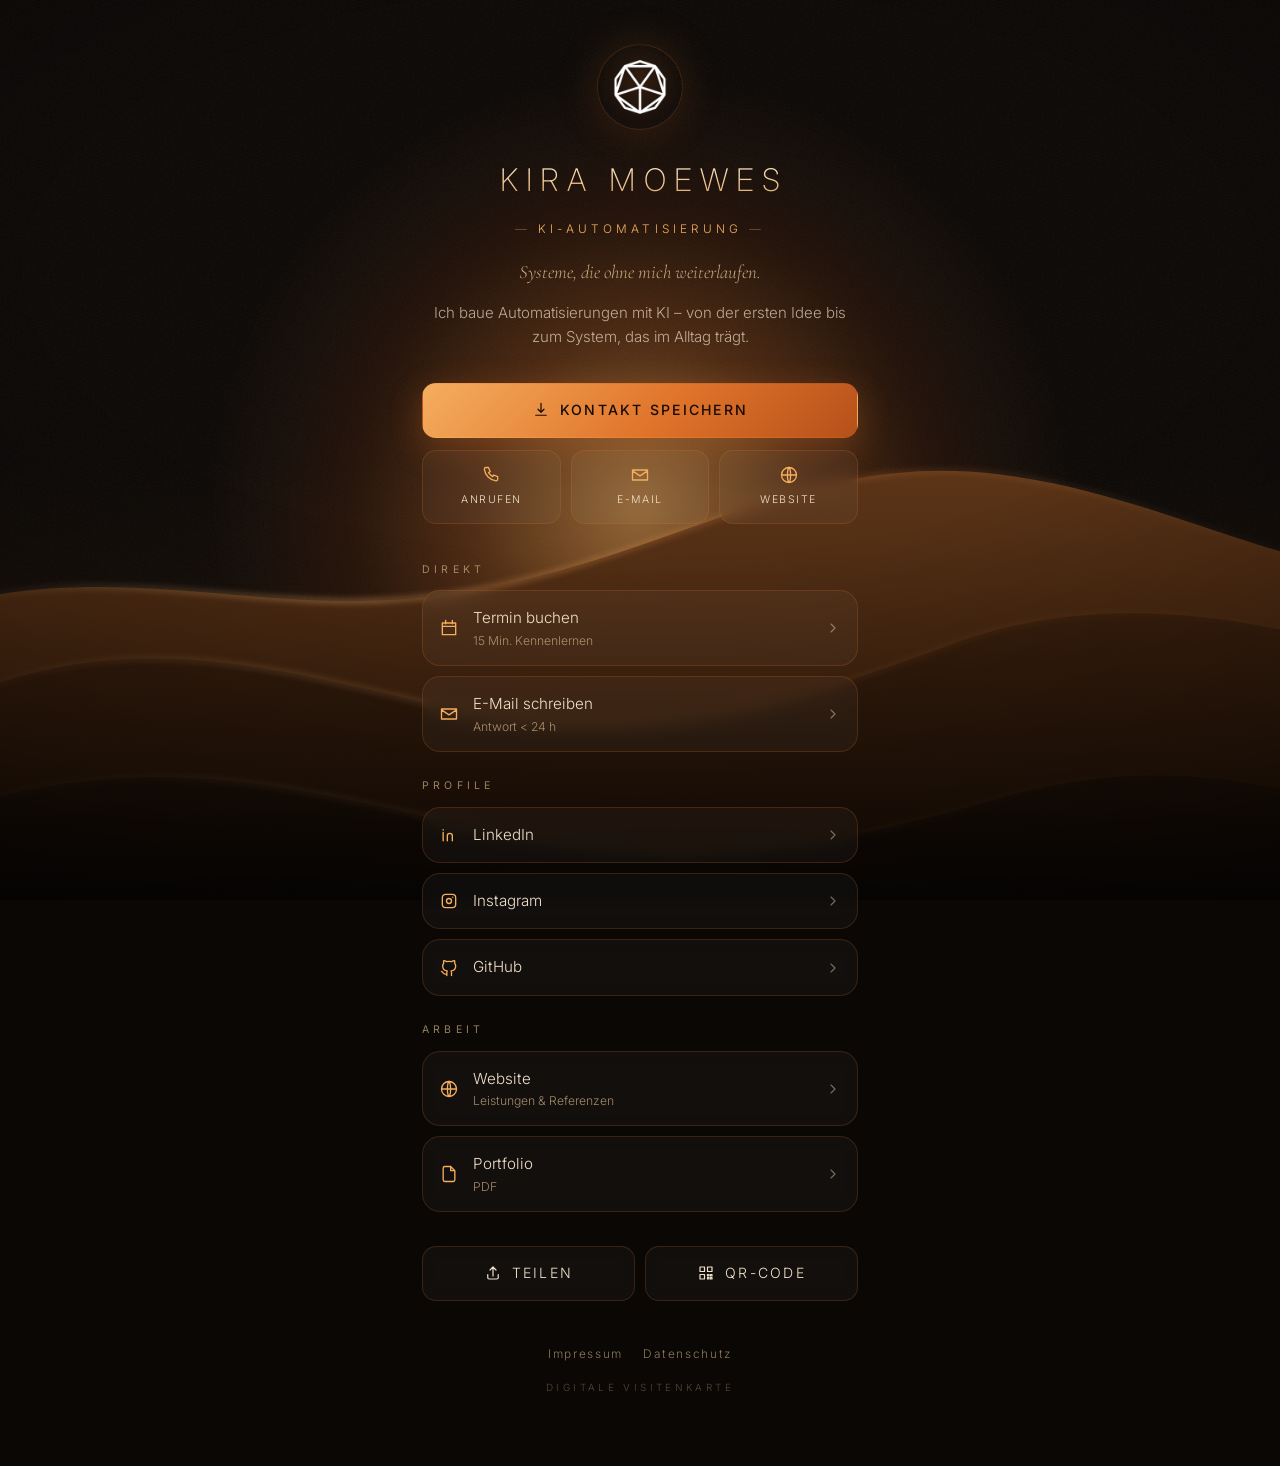
==== index.html @ ecc70f31 "Digitale Visitenkarte im Dune-Stil Statische Kontaktseite mit den Kernfunktionen von unit.link: - vC" ====
<!doctype html>
<html lang="de">
<head>
<meta charset="utf-8">
<meta name="viewport" content="width=device-width, initial-scale=1, viewport-fit=cover">
<title>Kontakt</title>
<meta name="description" content="Digitale Visitenkarte – Kontakt speichern, Links, QR-Code.">
<meta name="theme-color" content="#0A0705">
<meta property="og:type" content="profile">
<meta property="og:title" content="Kontakt">
<meta property="og:description" content="Digitale Visitenkarte">
<meta property="og:image" content="assets/img/apple-touch-icon.png">
<meta name="twitter:card" content="summary">
<link rel="icon" href="assets/img/favicon.png" type="image/png">
<link rel="apple-touch-icon" href="assets/img/apple-touch-icon.png">
<link rel="preconnect" href="https://fonts.googleapis.com">
<link rel="preconnect" href="https://fonts.gstatic.com" crossorigin>
<link rel="stylesheet" href="https://fonts.googleapis.com/css2?family=Cormorant+Garamond:ital,wght@0,300;0,400;1,300&family=Inter:wght@200;300;400;500&display=swap">
<link rel="stylesheet" href="assets/css/style.css">
</head>
<body>

<!-- Dune-Kulisse: Sonne, Dünenkämme, Flirrschleier, Sandkorn -->
<div class="scene" aria-hidden="true">
  <div class="sun"></div>
  <div class="haze"></div>
  <svg class="dunes" viewBox="0 0 1440 900" preserveAspectRatio="xMidYMax slice">
    <defs>
      <linearGradient id="d1" x1="0" y1="0" x2="0" y2="1">
        <stop offset="0%" stop-color="#5a3316"/><stop offset="100%" stop-color="#2a1608"/>
      </linearGradient>
      <linearGradient id="d2" x1="0" y1="0" x2="0" y2="1">
        <stop offset="0%" stop-color="#3a1f0d"/><stop offset="100%" stop-color="#180d05"/>
      </linearGradient>
      <linearGradient id="d3" x1="0" y1="0" x2="0" y2="1">
        <stop offset="0%" stop-color="#1c0f06"/><stop offset="100%" stop-color="#0a0705"/>
      </linearGradient>
      <linearGradient id="crest" x1="0" y1="0" x2="1" y2="0">
        <stop offset="0%" stop-color="rgba(255,190,120,0)"/>
        <stop offset="28%" stop-color="rgba(255,190,120,.75)"/>
        <stop offset="62%" stop-color="rgba(255,150,70,.35)"/>
        <stop offset="100%" stop-color="rgba(255,190,120,0)"/>
      </linearGradient>
      <filter id="soft" x="-20%" y="-60%" width="140%" height="260%">
        <feGaussianBlur stdDeviation="3"/>
      </filter>
    </defs>
    <path fill="url(#d1)" d="M0 612c210-62 352 16 556-22 214-40 330-138 520-116 138 16 250 78 364 96v330H0Z"/>
    <path class="crest" fill="none" stroke="url(#crest)" stroke-width="2.5" filter="url(#soft)"
          d="M0 612c210-62 352 16 556-22 214-40 330-138 520-116 138 16 250 78 364 96"/>
    <path fill="url(#d2)" d="M0 716c188-96 336-52 520-10 206 47 356-4 512-62 118-44 254-40 408 6v250H0Z"/>
    <path class="crest" fill="none" stroke="url(#crest)" stroke-width="2" filter="url(#soft)" opacity=".7"
          d="M0 716c188-96 336-52 520-10 206 47 356-4 512-62 118-44 254-40 408 6"/>
    <path fill="url(#d3)" d="M0 820c236-84 390-26 588 14 198 40 346 6 500-38 120-34 244-24 352 18v86H0Z"/>
    <path class="crest" fill="none" stroke="url(#crest)" stroke-width="1.6" filter="url(#soft)" opacity=".45"
          d="M0 820c236-84 390-26 588 14 198 40 346 6 500-38 120-34 244-24 352 18"/>
  </svg>
  <div class="grain"></div>
</div>

<main class="card" id="card" hidden>

  <header class="hero">
    <div class="mark"><img id="logo" alt="" src="assets/img/logo.png"></div>
    <img id="photo" class="photo" alt="" hidden>
    <h1 id="name"></h1>
    <p class="role" id="role"></p>
    <p class="tagline" id="tagline"></p>
    <p class="bio" id="bio"></p>
  </header>

  <section class="actions" aria-label="Schnellaktionen">
    <button class="btn btn-primary" id="saveContact" type="button">
      <svg viewBox="0 0 24 24" class="i"><path d="M12 3v12m0 0 4-4m-4 4-4-4M5 19h14"/></svg>
      Kontakt speichern
    </button>
    <div class="quick" id="quick"></div>
  </section>

  <section class="groups" id="groups" aria-label="Links"></section>

  <section class="share" aria-label="Teilen">
    <button class="btn btn-ghost" id="shareBtn" type="button">
      <svg viewBox="0 0 24 24" class="i"><path d="M12 16V4m0 0L8 8m4-4 4 4M5 14v4a2 2 0 0 0 2 2h10a2 2 0 0 0 2-2v-4"/></svg>
      Teilen
    </button>
    <button class="btn btn-ghost" id="qrBtn" type="button">
      <svg viewBox="0 0 24 24" class="i"><path d="M4 4h6v6H4zM14 4h6v6h-6zM4 14h6v6H4zM14 14h2v2h-2zM18 14h2v2h-2zM14 18h2v2h-2zM18 18h2v2h-2z"/></svg>
      QR-Code
    </button>
  </section>

  <footer class="foot">
    <nav id="footLinks"></nav>
    <p class="sig">Digitale Visitenkarte</p>
  </footer>
</main>

<dialog class="qr" id="qrModal" aria-label="QR-Code dieser Karte">
  <div class="qr-box"><div id="qrCanvas"></div></div>
  <p class="qr-url" id="qrUrl"></p>
  <button class="btn btn-ghost" id="qrClose" type="button">Schließen</button>
</dialog>

<div class="toast" id="toast" role="status" aria-live="polite"></div>

<script src="assets/js/profiles.js"></script>
<script src="assets/js/vendor/qrcode.min.js"></script>
<script src="assets/js/app.js"></script>
</body>
</html>
---- assets/css/style.css ----
/* =============================================================
   Dune – dunkle digitale Visitenkarte
   ============================================================= */
:root{
  --black:#0A0705;
  --deep:#120B07;
  --sand:#F2E2CB;
  --sand-dim:#C6A87F;
  --ember:#E0742B;
  --ember-hi:#F5AE5E;
  --line:rgba(224,116,43,.20);
  --glass:rgba(255,255,255,.035);
  --pad:22px;
  --r:18px;
}

*{box-sizing:border-box}
[hidden]{display:none!important}
html{-webkit-text-size-adjust:100%}
body{
  margin:0;
  min-height:100dvh;
  background:var(--black);
  color:var(--sand);
  font-family:"Inter",system-ui,-apple-system,"Segoe UI",sans-serif;
  font-weight:300;
  line-height:1.6;
  -webkit-font-smoothing:antialiased;
  overflow-x:hidden;
}

/* ---------- Kulisse ---------- */
.scene{position:fixed;inset:0;z-index:0;pointer-events:none;overflow:hidden}
.sun{
  position:absolute;left:50%;bottom:-6vh;width:min(150vw,900px);aspect-ratio:1;
  transform:translateX(-50%);
  background:radial-gradient(circle at 50% 50%,
    rgba(255,176,90,.55) 0%,
    rgba(224,116,43,.30) 26%,
    rgba(140,58,16,.16) 46%,
    rgba(10,7,5,0) 68%);
  filter:blur(6px);
}
.haze{
  position:absolute;inset:auto 0 0 0;height:70vh;
  background:linear-gradient(to top,rgba(224,116,43,.12),rgba(10,7,5,0) 70%);
  animation:drift 26s ease-in-out infinite alternate;
}
@keyframes drift{from{transform:translate3d(-2%,0,0) scaleY(1)}to{transform:translate3d(2%,0,0) scaleY(1.08)}}
.dunes{position:absolute;inset:0;width:100%;height:100%}
.crest{animation:shimmer 14s ease-in-out infinite alternate}
@keyframes shimmer{from{opacity:.55}to{opacity:1}}
.grain{
  position:absolute;inset:-50%;opacity:.065;mix-blend-mode:overlay;
  background-image:url("data:image/svg+xml;utf8,<svg xmlns='http://www.w3.org/2000/svg' width='160' height='160'><filter id='n'><feTurbulence type='fractalNoise' baseFrequency='.85' numOctaves='3'/></filter><rect width='160' height='160' filter='url(%23n)'/></svg>");
  animation:grain 6s steps(6) infinite;
}
@keyframes grain{
  0%{transform:translate(0,0)}20%{transform:translate(-4%,3%)}40%{transform:translate(3%,-3%)}
  60%{transform:translate(-3%,-2%)}80%{transform:translate(4%,2%)}100%{transform:translate(0,0)}
}
body::after{ /* Vignette */
  content:"";position:fixed;inset:0;z-index:1;pointer-events:none;
  background:radial-gradient(120% 80% at 50% 30%,transparent 40%,rgba(0,0,0,.55) 100%);
}

/* ---------- Karte ---------- */
.card{
  position:relative;z-index:2;
  width:min(100%,480px);
  margin:0 auto;
  padding:calc(env(safe-area-inset-top,0px) + 44px) var(--pad) calc(env(safe-area-inset-bottom,0px) + 56px);
  animation:rise .7s cubic-bezier(.2,.7,.2,1) both;
}
@keyframes rise{from{opacity:0;transform:translateY(14px)}to{opacity:1;transform:none}}

/* ---------- Kopf ---------- */
.hero{text-align:center}
.mark{
  width:86px;height:86px;margin:0 auto 26px;
  display:grid;place-items:center;
  border-radius:50%;
  border:1px solid var(--line);
  background:radial-gradient(circle at 50% 40%,rgba(224,116,43,.16),transparent 70%);
  box-shadow:0 0 44px rgba(224,116,43,.18);
  animation:pulse 7s ease-in-out infinite;
}
@keyframes pulse{50%{box-shadow:0 0 62px rgba(224,116,43,.32)}}
.mark img{width:54px;height:54px;object-fit:contain;display:block}
.photo{
  width:104px;height:104px;border-radius:50%;object-fit:cover;
  margin:0 auto 20px;display:block;
  border:1px solid var(--line);box-shadow:0 12px 40px rgba(0,0,0,.6);
}
h1{
  margin:0;
  font-size:clamp(1.45rem,7vw,1.95rem);
  font-weight:200;
  letter-spacing:.26em;
  text-transform:uppercase;
  text-indent:.26em;
  background:linear-gradient(180deg,#FFF3E2,#EBBE88 62%,#C9884C);
  -webkit-background-clip:text;background-clip:text;color:transparent;
}
.role{
  margin:14px 0 0;font-size:.74rem;letter-spacing:.34em;text-transform:uppercase;
  color:var(--ember-hi);
}
.role::before,.role::after{content:"—";opacity:.45;margin:0 .6em}
.tagline{
  margin:18px 0 0;font-family:"Cormorant Garamond",Georgia,serif;font-style:italic;
  font-size:1.18rem;color:var(--sand-dim);
}
.bio{margin:14px 0 0;font-size:.94rem;color:rgba(242,226,203,.7)}

/* ---------- Aktionen ---------- */
.actions{margin:34px 0 0}
.btn{
  display:flex;align-items:center;justify-content:center;gap:10px;
  width:100%;padding:15px 18px;border-radius:14px;
  font:inherit;font-size:.88rem;letter-spacing:.16em;text-transform:uppercase;
  cursor:pointer;border:1px solid transparent;
  transition:transform .18s ease,box-shadow .25s ease,background .25s ease,border-color .25s ease;
  -webkit-tap-highlight-color:transparent;
}
.btn:active{transform:scale(.985)}
.i{width:18px;height:18px;fill:none;stroke:currentColor;stroke-width:1.6;stroke-linecap:round;stroke-linejoin:round;flex:none}
.btn-primary{
  background:linear-gradient(135deg,var(--ember-hi),var(--ember) 55%,#B5501A);
  color:#180B03;font-weight:500;
  box-shadow:0 10px 34px rgba(224,116,43,.28);
}
.btn-primary:hover{box-shadow:0 14px 42px rgba(224,116,43,.42)}
.btn-ghost{
  background:var(--glass);color:var(--sand);border-color:var(--line);
  backdrop-filter:blur(8px);-webkit-backdrop-filter:blur(8px);
}
.btn-ghost:hover{border-color:rgba(224,116,43,.5);background:rgba(224,116,43,.09)}

.quick{display:grid;grid-template-columns:repeat(auto-fit,minmax(86px,1fr));gap:10px;margin-top:12px}
.quick a{
  display:flex;flex-direction:column;align-items:center;gap:7px;
  padding:14px 6px;border-radius:14px;text-decoration:none;
  background:var(--glass);border:1px solid var(--line);color:var(--sand);
  font-size:.66rem;letter-spacing:.14em;text-transform:uppercase;
  backdrop-filter:blur(8px);-webkit-backdrop-filter:blur(8px);
  transition:border-color .25s ease,background .25s ease,transform .18s ease;
}
.quick a:hover{border-color:rgba(224,116,43,.5);background:rgba(224,116,43,.09)}
.quick a:active{transform:scale(.97)}
.quick .i{width:20px;height:20px;color:var(--ember-hi)}

/* ---------- Linkgruppen ---------- */
.groups{margin-top:38px;display:grid;gap:26px}
.group h2{
  margin:0 0 12px;font-size:.66rem;font-weight:400;letter-spacing:.4em;
  text-transform:uppercase;color:var(--sand-dim);opacity:.75;
}
.group ul{list-style:none;margin:0;padding:0;display:grid;gap:10px}
.link{
  display:flex;align-items:center;gap:14px;
  padding:15px 16px;border-radius:var(--r);text-decoration:none;color:var(--sand);
  background:var(--glass);border:1px solid var(--line);
  backdrop-filter:blur(8px);-webkit-backdrop-filter:blur(8px);
  transition:border-color .25s ease,background .25s ease,transform .18s ease;
  animation:fadeUp .6s ease both;
}
.link:hover{border-color:rgba(224,116,43,.45);background:rgba(224,116,43,.08)}
.link:active{transform:scale(.99)}
@keyframes fadeUp{from{opacity:0;transform:translateY(10px)}to{opacity:1;transform:none}}
.link .i{color:var(--ember-hi);width:20px;height:20px}
.link-text{flex:1;min-width:0}
.link-label{display:block;font-size:.95rem}
.link-sub{display:block;font-size:.76rem;color:var(--sand-dim);opacity:.8}
.chev{width:16px;height:16px;opacity:.45;flex:none;fill:none;stroke:currentColor;stroke-width:1.6;stroke-linecap:round;stroke-linejoin:round}

/* ---------- Teilen / Fuss ---------- */
.share{display:grid;grid-template-columns:1fr 1fr;gap:10px;margin-top:34px}
.foot{margin-top:44px;text-align:center}
.foot nav{display:flex;justify-content:center;gap:20px;flex-wrap:wrap}
.foot a{color:var(--sand-dim);font-size:.74rem;letter-spacing:.14em;text-decoration:none;opacity:.7}
.foot a:hover{opacity:1;color:var(--ember-hi)}
.sig{margin:16px 0 0;font-size:.62rem;letter-spacing:.34em;text-transform:uppercase;color:rgba(198,168,127,.4)}

/* ---------- QR ---------- */
.qr{
  border:1px solid var(--line);border-radius:22px;padding:26px;
  background:rgba(18,11,7,.94);color:var(--sand);
  backdrop-filter:blur(14px);-webkit-backdrop-filter:blur(14px);
  max-width:min(92vw,340px);text-align:center;
}
.qr::backdrop{background:rgba(5,3,2,.82);backdrop-filter:blur(3px)}
.qr-box{background:#F2E2CB;border-radius:14px;padding:14px;display:grid;place-items:center}
.qr-box img,.qr-box canvas,.qr-box table{width:100%;height:auto;display:block;image-rendering:pixelated}
.qr-url{font-size:.74rem;color:var(--sand-dim);word-break:break-all;margin:14px 0 16px}

/* ---------- Toast ---------- */
.toast{
  position:fixed;left:50%;bottom:calc(env(safe-area-inset-bottom,0px) + 22px);
  transform:translate(-50%,20px);z-index:40;
  padding:12px 20px;border-radius:999px;
  background:rgba(18,11,7,.94);border:1px solid var(--line);color:var(--sand);
  font-size:.8rem;letter-spacing:.06em;
  opacity:0;pointer-events:none;transition:opacity .25s ease,transform .25s ease;
}
.toast.on{opacity:1;transform:translate(-50%,0)}

@media (prefers-reduced-motion:reduce){
  *,*::before,*::after{animation:none!important;transition:none!important}
}
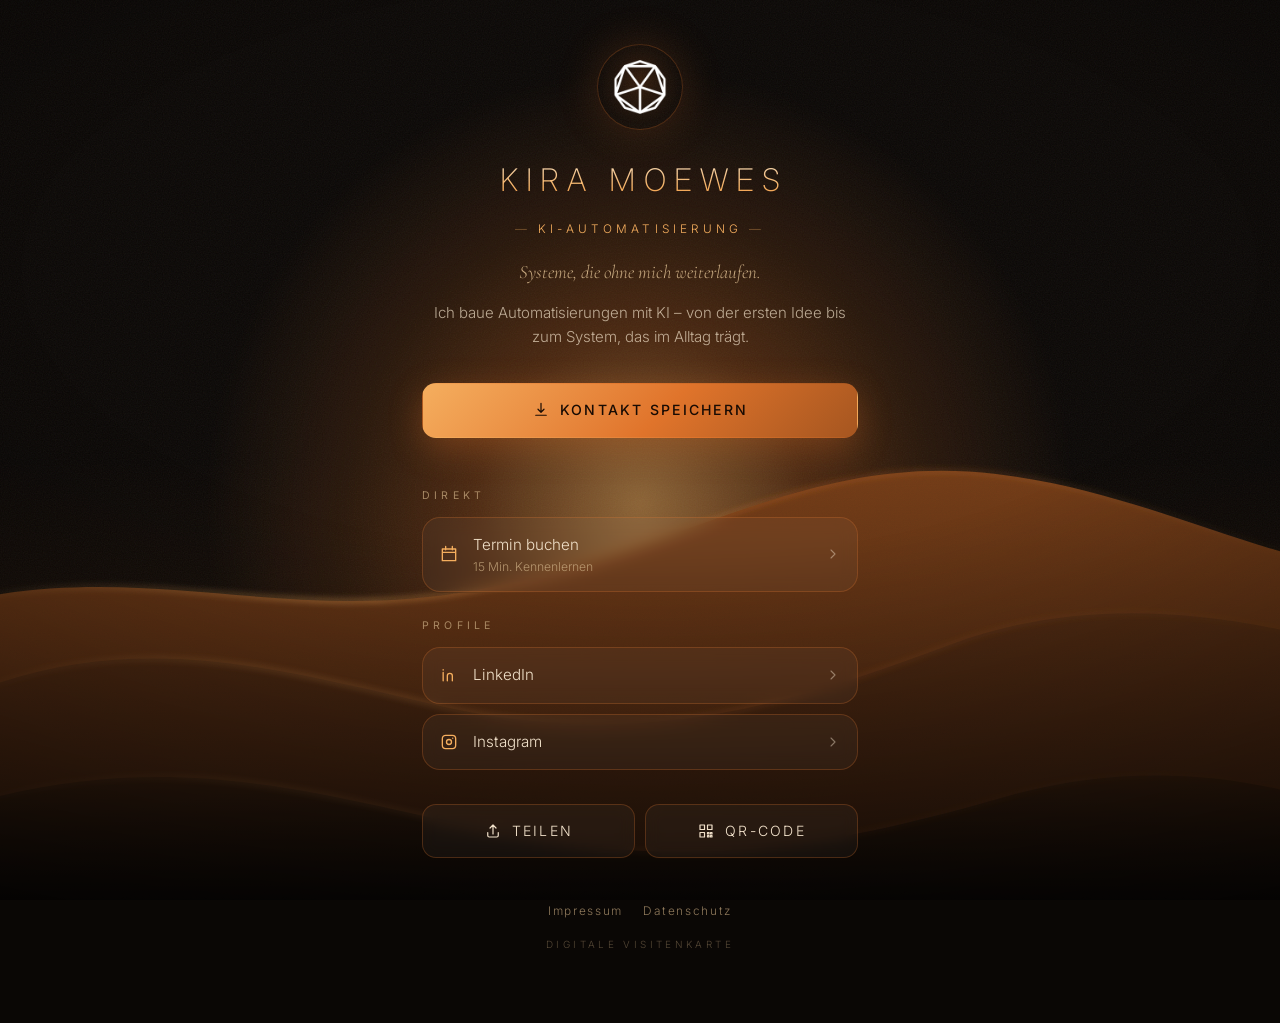
==== commit cd995932: "Eine Karte pro Kunde: Ordnerstruktur, Generator und Kundenfarben - Jede Karte liegt unter k/<kunde>/" ====
--- a/index.html
+++ b/index.html
@@ -2,110 +2,14 @@
 <html lang="de">
 <head>
 <meta charset="utf-8">
-<meta name="viewport" content="width=device-width, initial-scale=1, viewport-fit=cover">
+<!-- Startadresse zeigt die eigene Karte. Ziel unten in BEIDEN Zeilen ändern. -->
+<meta http-equiv="refresh" content="0; url=./k/kira/">
 <title>Kontakt</title>
-<meta name="description" content="Digitale Visitenkarte – Kontakt speichern, Links, QR-Code.">
-<meta name="theme-color" content="#0A0705">
-<meta property="og:type" content="profile">
-<meta property="og:title" content="Kontakt">
-<meta property="og:description" content="Digitale Visitenkarte">
-<meta property="og:image" content="assets/img/apple-touch-icon.png">
-<meta name="twitter:card" content="summary">
-<link rel="icon" href="assets/img/favicon.png" type="image/png">
-<link rel="apple-touch-icon" href="assets/img/apple-touch-icon.png">
-<link rel="preconnect" href="https://fonts.googleapis.com">
-<link rel="preconnect" href="https://fonts.gstatic.com" crossorigin>
-<link rel="stylesheet" href="https://fonts.googleapis.com/css2?family=Cormorant+Garamond:ital,wght@0,300;0,400;1,300&family=Inter:wght@200;300;400;500&display=swap">
-<link rel="stylesheet" href="assets/css/style.css">
+<link rel="canonical" href="./k/kira/">
+<style>body{background:#0A0705;color:#C6A87F;font-family:system-ui,sans-serif;display:grid;place-items:center;min-height:100vh;margin:0}a{color:#F5AE5E}</style>
 </head>
 <body>
-
-<!-- Dune-Kulisse: Sonne, Dünenkämme, Flirrschleier, Sandkorn -->
-<div class="scene" aria-hidden="true">
-  <div class="sun"></div>
-  <div class="haze"></div>
-  <svg class="dunes" viewBox="0 0 1440 900" preserveAspectRatio="xMidYMax slice">
-    <defs>
-      <linearGradient id="d1" x1="0" y1="0" x2="0" y2="1">
-        <stop offset="0%" stop-color="#5a3316"/><stop offset="100%" stop-color="#2a1608"/>
-      </linearGradient>
-      <linearGradient id="d2" x1="0" y1="0" x2="0" y2="1">
-        <stop offset="0%" stop-color="#3a1f0d"/><stop offset="100%" stop-color="#180d05"/>
-      </linearGradient>
-      <linearGradient id="d3" x1="0" y1="0" x2="0" y2="1">
-        <stop offset="0%" stop-color="#1c0f06"/><stop offset="100%" stop-color="#0a0705"/>
-      </linearGradient>
-      <linearGradient id="crest" x1="0" y1="0" x2="1" y2="0">
-        <stop offset="0%" stop-color="rgba(255,190,120,0)"/>
-        <stop offset="28%" stop-color="rgba(255,190,120,.75)"/>
-        <stop offset="62%" stop-color="rgba(255,150,70,.35)"/>
-        <stop offset="100%" stop-color="rgba(255,190,120,0)"/>
-      </linearGradient>
-      <filter id="soft" x="-20%" y="-60%" width="140%" height="260%">
-        <feGaussianBlur stdDeviation="3"/>
-      </filter>
-    </defs>
-    <path fill="url(#d1)" d="M0 612c210-62 352 16 556-22 214-40 330-138 520-116 138 16 250 78 364 96v330H0Z"/>
-    <path class="crest" fill="none" stroke="url(#crest)" stroke-width="2.5" filter="url(#soft)"
-          d="M0 612c210-62 352 16 556-22 214-40 330-138 520-116 138 16 250 78 364 96"/>
-    <path fill="url(#d2)" d="M0 716c188-96 336-52 520-10 206 47 356-4 512-62 118-44 254-40 408 6v250H0Z"/>
-    <path class="crest" fill="none" stroke="url(#crest)" stroke-width="2" filter="url(#soft)" opacity=".7"
-          d="M0 716c188-96 336-52 520-10 206 47 356-4 512-62 118-44 254-40 408 6"/>
-    <path fill="url(#d3)" d="M0 820c236-84 390-26 588 14 198 40 346 6 500-38 120-34 244-24 352 18v86H0Z"/>
-    <path class="crest" fill="none" stroke="url(#crest)" stroke-width="1.6" filter="url(#soft)" opacity=".45"
-          d="M0 820c236-84 390-26 588 14 198 40 346 6 500-38 120-34 244-24 352 18"/>
-  </svg>
-  <div class="grain"></div>
-</div>
-
-<main class="card" id="card" hidden>
-
-  <header class="hero">
-    <div class="mark"><img id="logo" alt="" src="assets/img/logo.png"></div>
-    <img id="photo" class="photo" alt="" hidden>
-    <h1 id="name"></h1>
-    <p class="role" id="role"></p>
-    <p class="tagline" id="tagline"></p>
-    <p class="bio" id="bio"></p>
-  </header>
-
-  <section class="actions" aria-label="Schnellaktionen">
-    <button class="btn btn-primary" id="saveContact" type="button">
-      <svg viewBox="0 0 24 24" class="i"><path d="M12 3v12m0 0 4-4m-4 4-4-4M5 19h14"/></svg>
-      Kontakt speichern
-    </button>
-    <div class="quick" id="quick"></div>
-  </section>
-
-  <section class="groups" id="groups" aria-label="Links"></section>
-
-  <section class="share" aria-label="Teilen">
-    <button class="btn btn-ghost" id="shareBtn" type="button">
-      <svg viewBox="0 0 24 24" class="i"><path d="M12 16V4m0 0L8 8m4-4 4 4M5 14v4a2 2 0 0 0 2 2h10a2 2 0 0 0 2-2v-4"/></svg>
-      Teilen
-    </button>
-    <button class="btn btn-ghost" id="qrBtn" type="button">
-      <svg viewBox="0 0 24 24" class="i"><path d="M4 4h6v6H4zM14 4h6v6h-6zM4 14h6v6H4zM14 14h2v2h-2zM18 14h2v2h-2zM14 18h2v2h-2zM18 18h2v2h-2z"/></svg>
-      QR-Code
-    </button>
-  </section>
-
-  <footer class="foot">
-    <nav id="footLinks"></nav>
-    <p class="sig">Digitale Visitenkarte</p>
-  </footer>
-</main>
-
-<dialog class="qr" id="qrModal" aria-label="QR-Code dieser Karte">
-  <div class="qr-box"><div id="qrCanvas"></div></div>
-  <p class="qr-url" id="qrUrl"></p>
-  <button class="btn btn-ghost" id="qrClose" type="button">Schließen</button>
-</dialog>
-
-<div class="toast" id="toast" role="status" aria-live="polite"></div>
-
-<script src="assets/js/profiles.js"></script>
-<script src="assets/js/vendor/qrcode.min.js"></script>
-<script src="assets/js/app.js"></script>
+<p>Weiter zur <a href="./k/kira/">Kontaktkarte</a>.</p>
+<script>location.replace("./k/kira/");</script>
 </body>
 </html>
